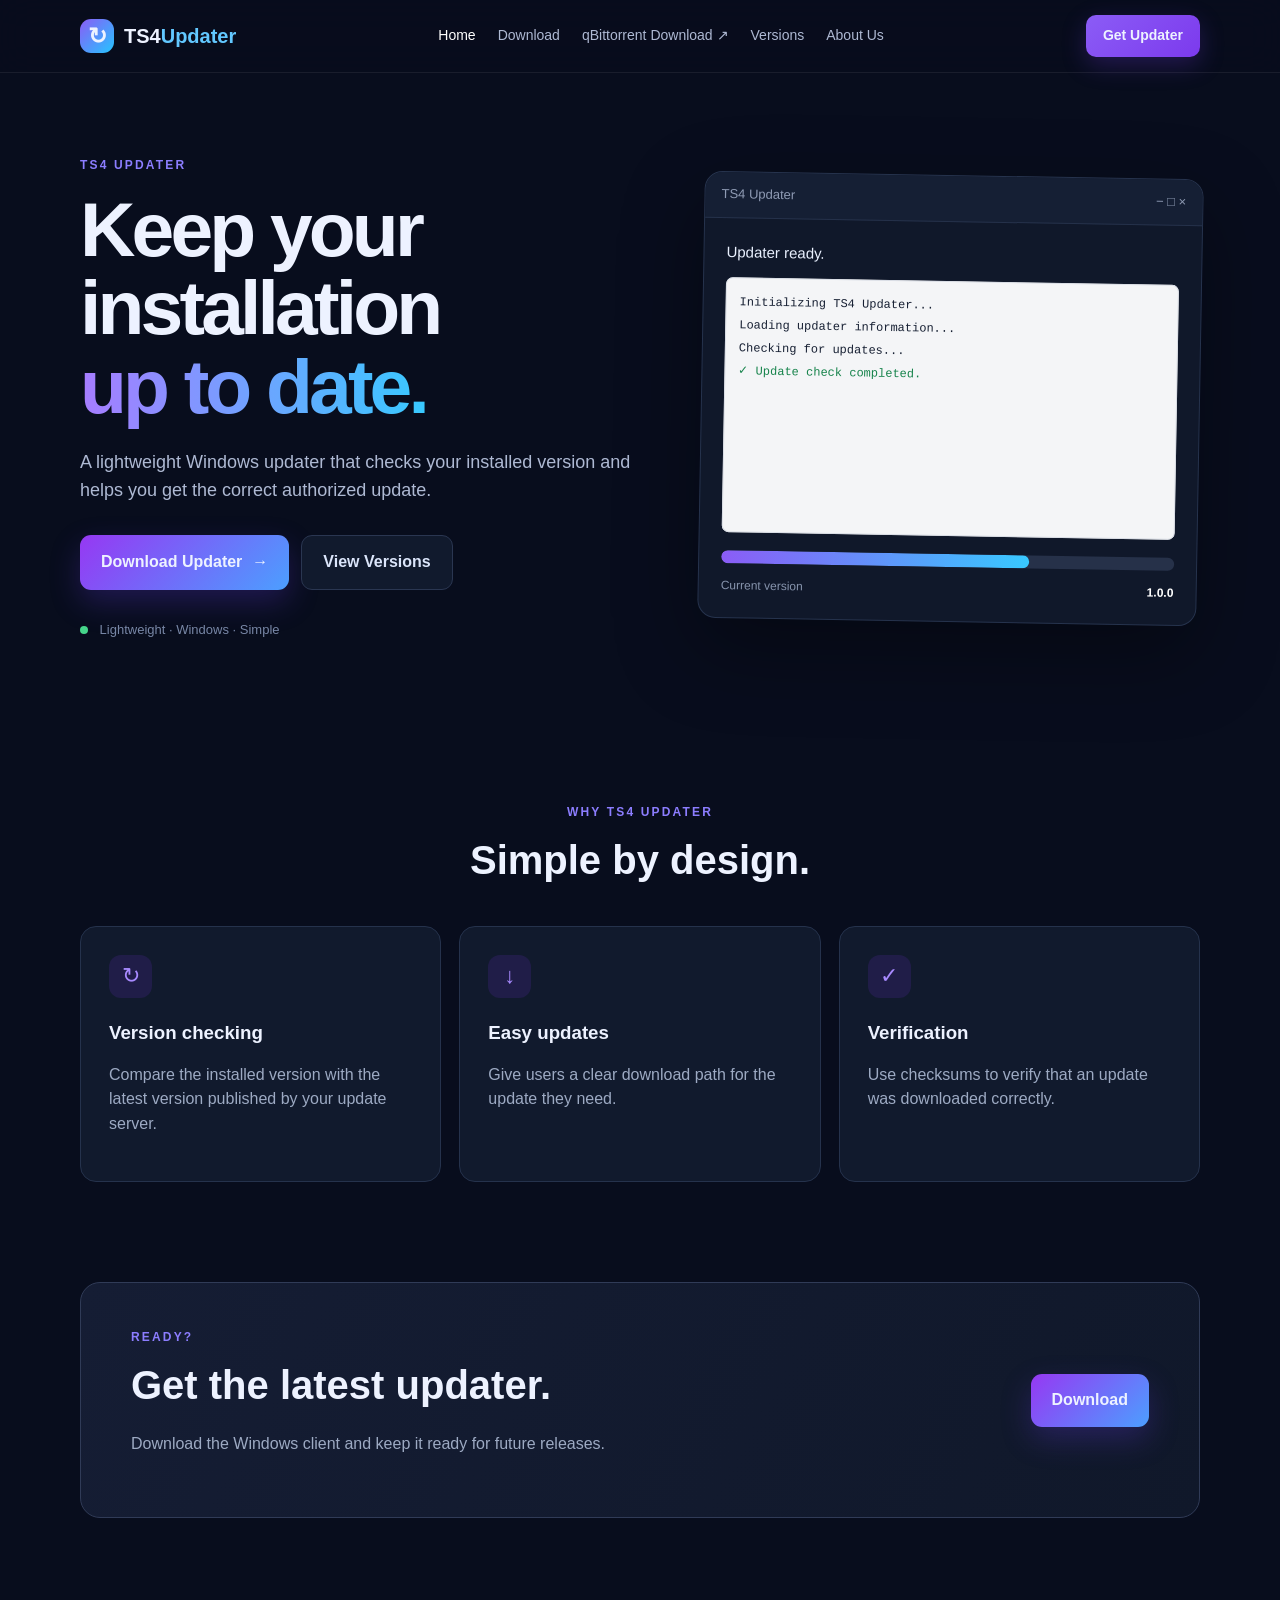
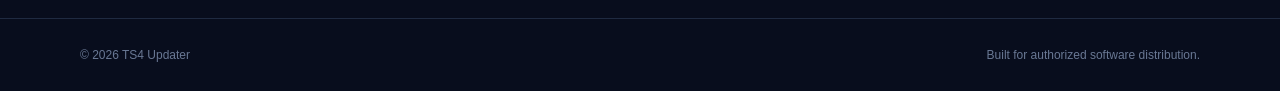
==== index.html @ 23c05ce2 "Initial website" ====
<!doctype html>
<html lang="en">
<head>
  <meta charset="utf-8">
  <meta name="viewport" content="width=device-width, initial-scale=1">
  <title>TS4 Updater — Home</title>
  <meta name="description" content="TS4 Updater official website.">
  <link rel="stylesheet" href="styles.css">
</head>
<body>
<header class="nav-wrap">
  <nav class="nav container">
    <a class="brand" href="index.html"><span class="brand-mark">↻</span><span>TS4<span>Updater</span></span></a>
    <div class="nav-links">
      <a class="active" href="index.html">Home</a>
      <a href="download.html">Download</a>
      <a href="https://www.qbittorrent.org/download" target="_blank" rel="noopener">qBittorrent Download ↗</a>
      <a href="versions.html">Versions</a>
      <a href="about.html">About Us</a>
    </div>
    <a class="nav-button" href="download.html">Get Updater</a>
  </nav>
</header>

<main>
  <section class="hero container">
    <div class="hero-copy">
      <div class="eyebrow">TS4 UPDATER</div>
      <h1>Keep your installation<br><span>up to date.</span></h1>
      <p>A lightweight Windows updater that checks your installed version and helps you get the correct authorized update.</p>
      <div class="hero-actions">
        <a class="button primary" href="download.html">Download Updater <span>→</span></a>
        <a class="button secondary" href="versions.html">View Versions</a>
      </div>
      <div class="mini-note"><span class="dot"></span> Lightweight · Windows · Simple</div>
    </div>
    <div class="hero-card">
      <div class="window-top"><span>TS4 Updater</span><span>− □ ×</span></div>
      <div class="window-body">
        <div class="window-status">Updater ready.</div>
        <div class="log">
          <div>Initializing TS4 Updater...</div>
          <div>Loading updater information...</div>
          <div>Checking for updates...</div>
          <div class="success">✓ Update check completed.</div>
        </div>
        <div class="progress"><span></span></div>
        <div class="version-line"><span>Current version</span><b>1.0.0</b></div>
      </div>
    </div>
  </section>

  <section class="features container">
    <div class="section-heading"><div class="eyebrow">WHY TS4 UPDATER</div><h2>Simple by design.</h2></div>
    <div class="feature-grid">
      <article class="feature"><div class="icon">↻</div><h3>Version checking</h3><p>Compare the installed version with the latest version published by your update server.</p></article>
      <article class="feature"><div class="icon">↓</div><h3>Easy updates</h3><p>Give users a clear download path for the update they need.</p></article>
      <article class="feature"><div class="icon">✓</div><h3>Verification</h3><p>Use checksums to verify that an update was downloaded correctly.</p></article>
    </div>
  </section>

  <section class="cta container">
    <div><div class="eyebrow">READY?</div><h2>Get the latest updater.</h2><p>Download the Windows client and keep it ready for future releases.</p></div>
    <a class="button primary" href="download.html">Download</a>
  </section>
</main>

<footer><div class="container footer"><span>© 2026 TS4 Updater</span><span>Built for authorized software distribution.</span></div></footer>
</body>
</html>
---- styles.css ----
*{box-sizing:border-box}html{scroll-behavior:smooth}body{margin:0;background:#080d1d;color:#edf2ff;font-family:Inter,Segoe UI,Arial,sans-serif;line-height:1.55}a{color:inherit;text-decoration:none}.container{width:min(1120px,calc(100% - 40px));margin:auto}.nav-wrap{position:sticky;top:0;z-index:10;background:rgba(8,13,29,.88);backdrop-filter:blur(18px);border-bottom:1px solid rgba(255,255,255,.07)}.nav{height:72px;display:flex;align-items:center;gap:28px}.brand{display:flex;align-items:center;gap:10px;font-weight:800;font-size:20px;white-space:nowrap}.brand>span:last-child>span{color:#62c8ff}.brand-mark{width:34px;height:34px;border-radius:11px;display:grid;place-items:center;background:linear-gradient(135deg,#8b5cf6,#25c5ff);font-size:23px;font-weight:900}.nav-links{display:flex;align-items:center;justify-content:center;gap:22px;flex:1;font-size:14px;color:#aeb9d3}.nav-links a:hover,.nav-links .active{color:#fff}.nav-button{padding:10px 17px;border-radius:10px;background:linear-gradient(135deg,#8b5cf6,#7c3aed);font-weight:700;font-size:14px;white-space:nowrap;box-shadow:0 8px 25px rgba(124,58,237,.25)}.hero{min-height:650px;display:grid;grid-template-columns:1.05fr .95fr;gap:70px;align-items:center}.eyebrow{font-size:12px;letter-spacing:.18em;color:#8c7dff;font-weight:800}.hero h1{font-size:clamp(48px,6vw,78px);line-height:1.02;margin:15px 0 24px;letter-spacing:-.05em}.hero h1 span{background:linear-gradient(90deg,#a77cff,#38c9ff);-webkit-background-clip:text;background-clip:text;color:transparent}.hero p{font-size:18px;color:#aeb9d3;max-width:600px}.hero-actions{display:flex;gap:12px;margin:30px 0}.button{display:inline-flex;align-items:center;justify-content:center;gap:10px;padding:14px 21px;border-radius:11px;font-weight:750}.primary{background:linear-gradient(135deg,#9638f3,#4c9fff);box-shadow:0 12px 30px rgba(104,58,237,.25)}.secondary{border:1px solid #2a3651;background:#111a2d;color:#dbe5fa}.mini-note{font-size:13px;color:#7887a6}.dot{display:inline-block;width:8px;height:8px;border-radius:50%;background:#46d58b;margin-right:8px}.hero-card{border:1px solid #26334d;border-radius:18px;background:#10182a;box-shadow:0 30px 80px rgba(0,0,0,.35);overflow:hidden;transform:rotate(1deg)}.window-top{height:46px;padding:0 16px;display:flex;align-items:center;justify-content:space-between;background:#151f34;color:#8f9bb4;font-size:13px;border-bottom:1px solid #25314a}.window-body{padding:22px}.window-status{color:#eaf1ff;font-size:15px;margin-bottom:14px}.log{height:255px;background:#f4f5f7;color:#172033;border-radius:7px;padding:14px;font-family:Consolas,monospace;font-size:12px;line-height:1.9;box-shadow:inset 0 0 0 1px #d9dde5}.log .success{color:#16834b}.progress{height:13px;border-radius:99px;background:#263149;margin-top:18px;overflow:hidden}.progress span{display:block;width:68%;height:100%;background:linear-gradient(90deg,#8b5cf6,#38c9ff);border-radius:99px}.version-line{display:flex;justify-content:space-between;color:#8794ad;font-size:12px;margin-top:13px}.version-line b{color:#fff}.features{padding:80px 0}.section-heading{text-align:center;margin-bottom:35px}.section-heading h2,.cta h2{font-size:40px;margin:7px 0}.feature-grid{display:grid;grid-template-columns:repeat(3,1fr);gap:18px}.feature{padding:28px;border:1px solid #25324c;border-radius:16px;background:#111a2d}.icon{width:43px;height:43px;border-radius:12px;display:grid;place-items:center;background:#201d48;color:#a88aff;font-size:22px}.feature h3{margin:20px 0 7px}.feature p,.about-card p{color:#9daac3}.cta{margin:20px auto 100px;padding:45px 50px;border-radius:20px;border:1px solid #303b57;background:linear-gradient(120deg,#151d34,#10182a);display:flex;justify-content:space-between;align-items:center}.cta p{color:#9daac3}.page{padding:90px 0 120px;min-height:calc(100vh - 145px)}.page-heading{text-align:center;max-width:760px;margin:0 auto 45px}.page-heading h1{font-size:58px;line-height:1.05;margin:10px 0 15px}.page-heading p{color:#9daac3;font-size:17px}.download-card{display:flex;align-items:center;gap:25px;padding:28px;border:1px solid #293650;background:#111a2d;border-radius:18px}.download-icon{width:62px;height:62px;border-radius:16px;background:#251b4b;color:#a88aff;display:grid;place-items:center;font-size:30px}.download-info{flex:1}.download-info h2{margin:5px 0}.download-info p{margin:0;color:#8997b1}.badge{display:inline-block;font-size:10px;letter-spacing:.14em;font-weight:800;color:#70d4ff}.info-grid{display:grid;grid-template-columns:repeat(3,1fr);gap:15px;margin-top:18px}.info-box{padding:20px;border:1px solid #293650;border-radius:14px;background:#0f1729}.info-box b,.info-box span{display:block}.info-box span{color:#8f9bb4;margin-top:4px}.notice{margin-top:20px;padding:18px;border-left:3px solid #8b5cf6;background:#111a2d;color:#9daac3;border-radius:7px}.versions-list{display:grid;gap:14px}.version{display:flex;align-items:center;gap:20px;padding:22px 25px;border:1px solid #293650;background:#111a2d;border-radius:15px}.version-number{font-size:20px;font-weight:800;min-width:150px}.version-meta{flex:1;color:#8997b1}.version-tag{font-size:11px;color:#70d4ff;letter-spacing:.12em}.about-card{padding:30px;border:1px solid #293650;background:#111a2d;border-radius:17px;margin-bottom:18px}.about-card h2{margin-top:0}.about-points{display:grid;grid-template-columns:repeat(3,1fr);gap:15px}.about-points div{padding:18px;border-radius:12px;background:#0d1526}.about-points b,.about-points span{display:block}.about-points span{color:#8997b1;margin-top:5px}code{background:#141e32;padding:3px 7px;border-radius:6px;color:#8fdcff}footer{border-top:1px solid #1f2a41}.footer{height:72px;display:flex;justify-content:space-between;align-items:center;color:#697894;font-size:12px}@media(max-width:900px){.nav-links{display:none}.hero{grid-template-columns:1fr;gap:35px;padding:70px 0}.feature-grid,.info-grid,.about-points{grid-template-columns:1fr}.cta{gap:25px;align-items:flex-start;flex-direction:column}.download-card{flex-wrap:wrap}.page-heading h1{font-size:45px}}
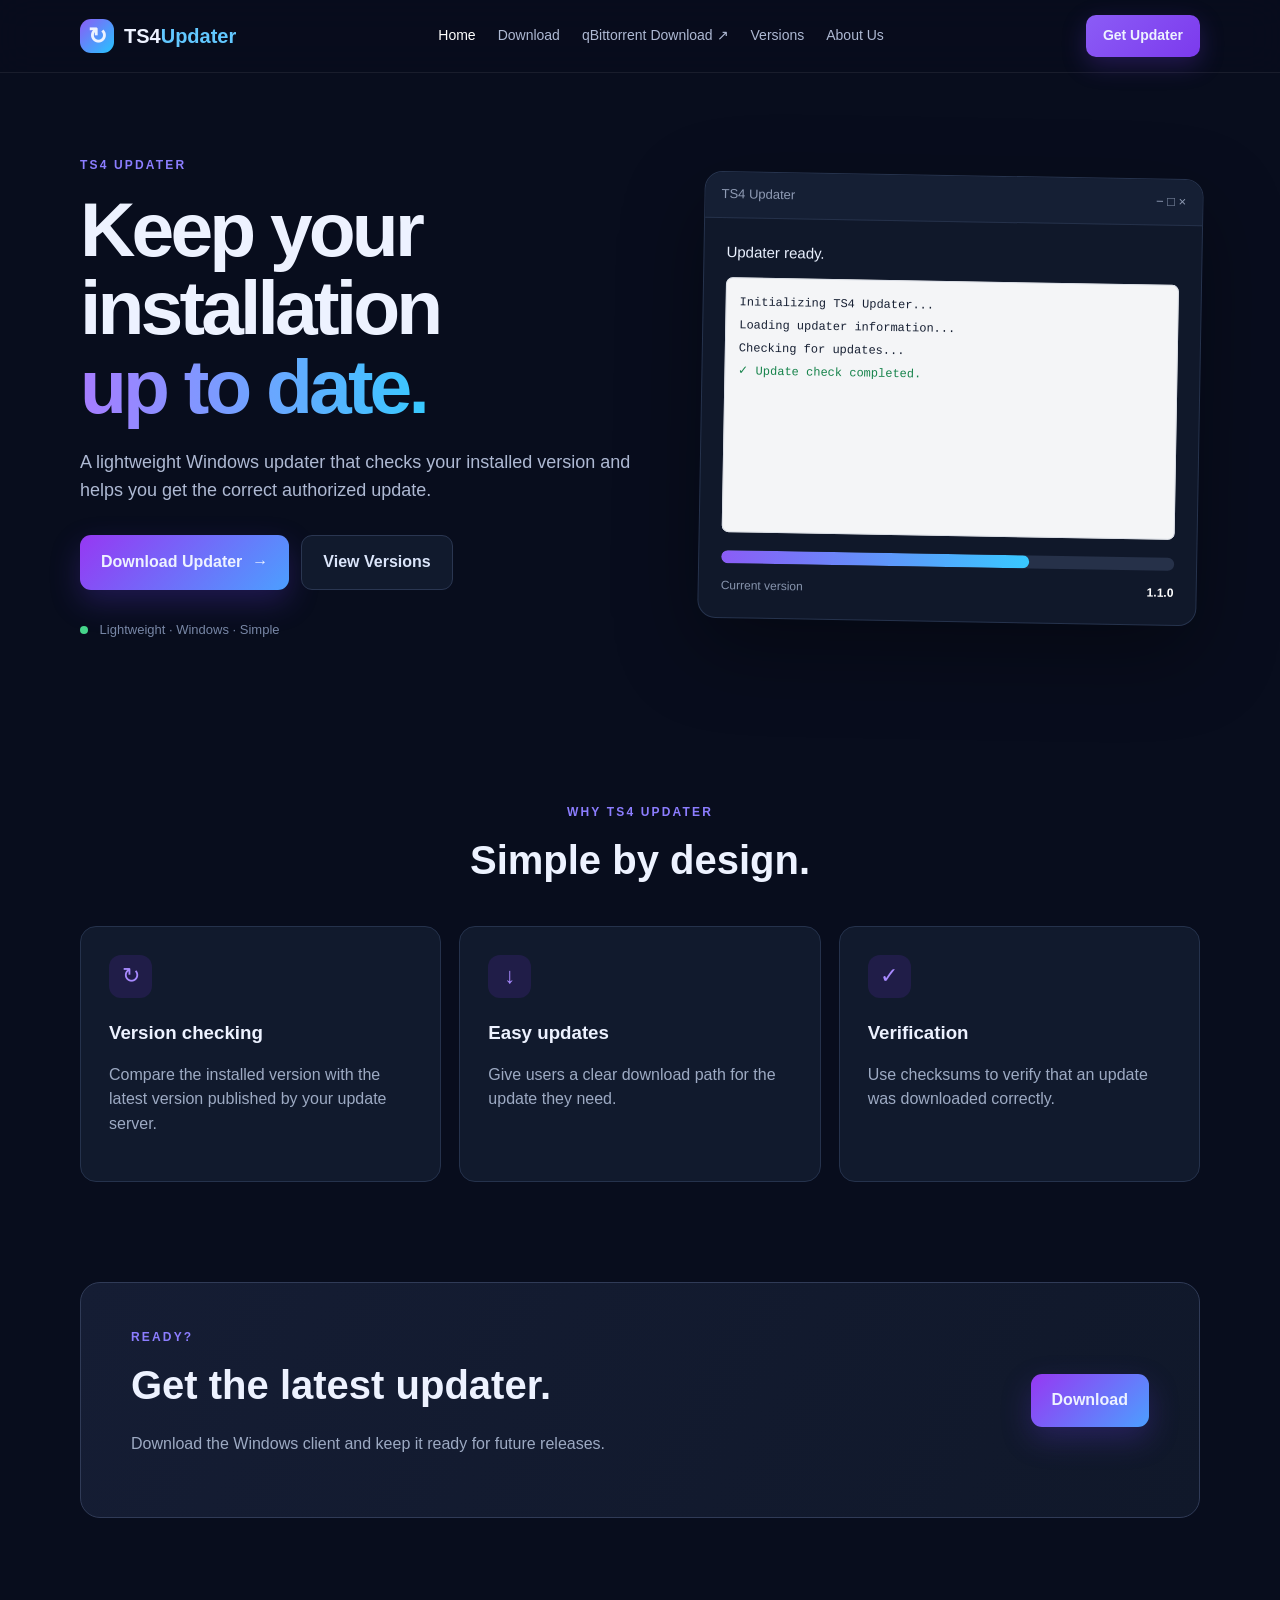
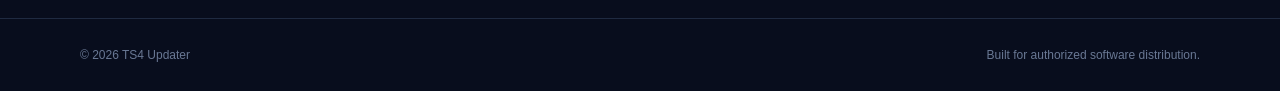
==== commit d3b4cd64: "modifie versions" ====
--- a/index.html
+++ b/index.html
@@ -45,7 +45,7 @@
           <div class="success">✓ Update check completed.</div>
         </div>
         <div class="progress"><span></span></div>
-        <div class="version-line"><span>Current version</span><b>1.0.0</b></div>
+        <div class="version-line"><span>Current version</span><b>1.1.0</b></div>
       </div>
     </div>
   </section>
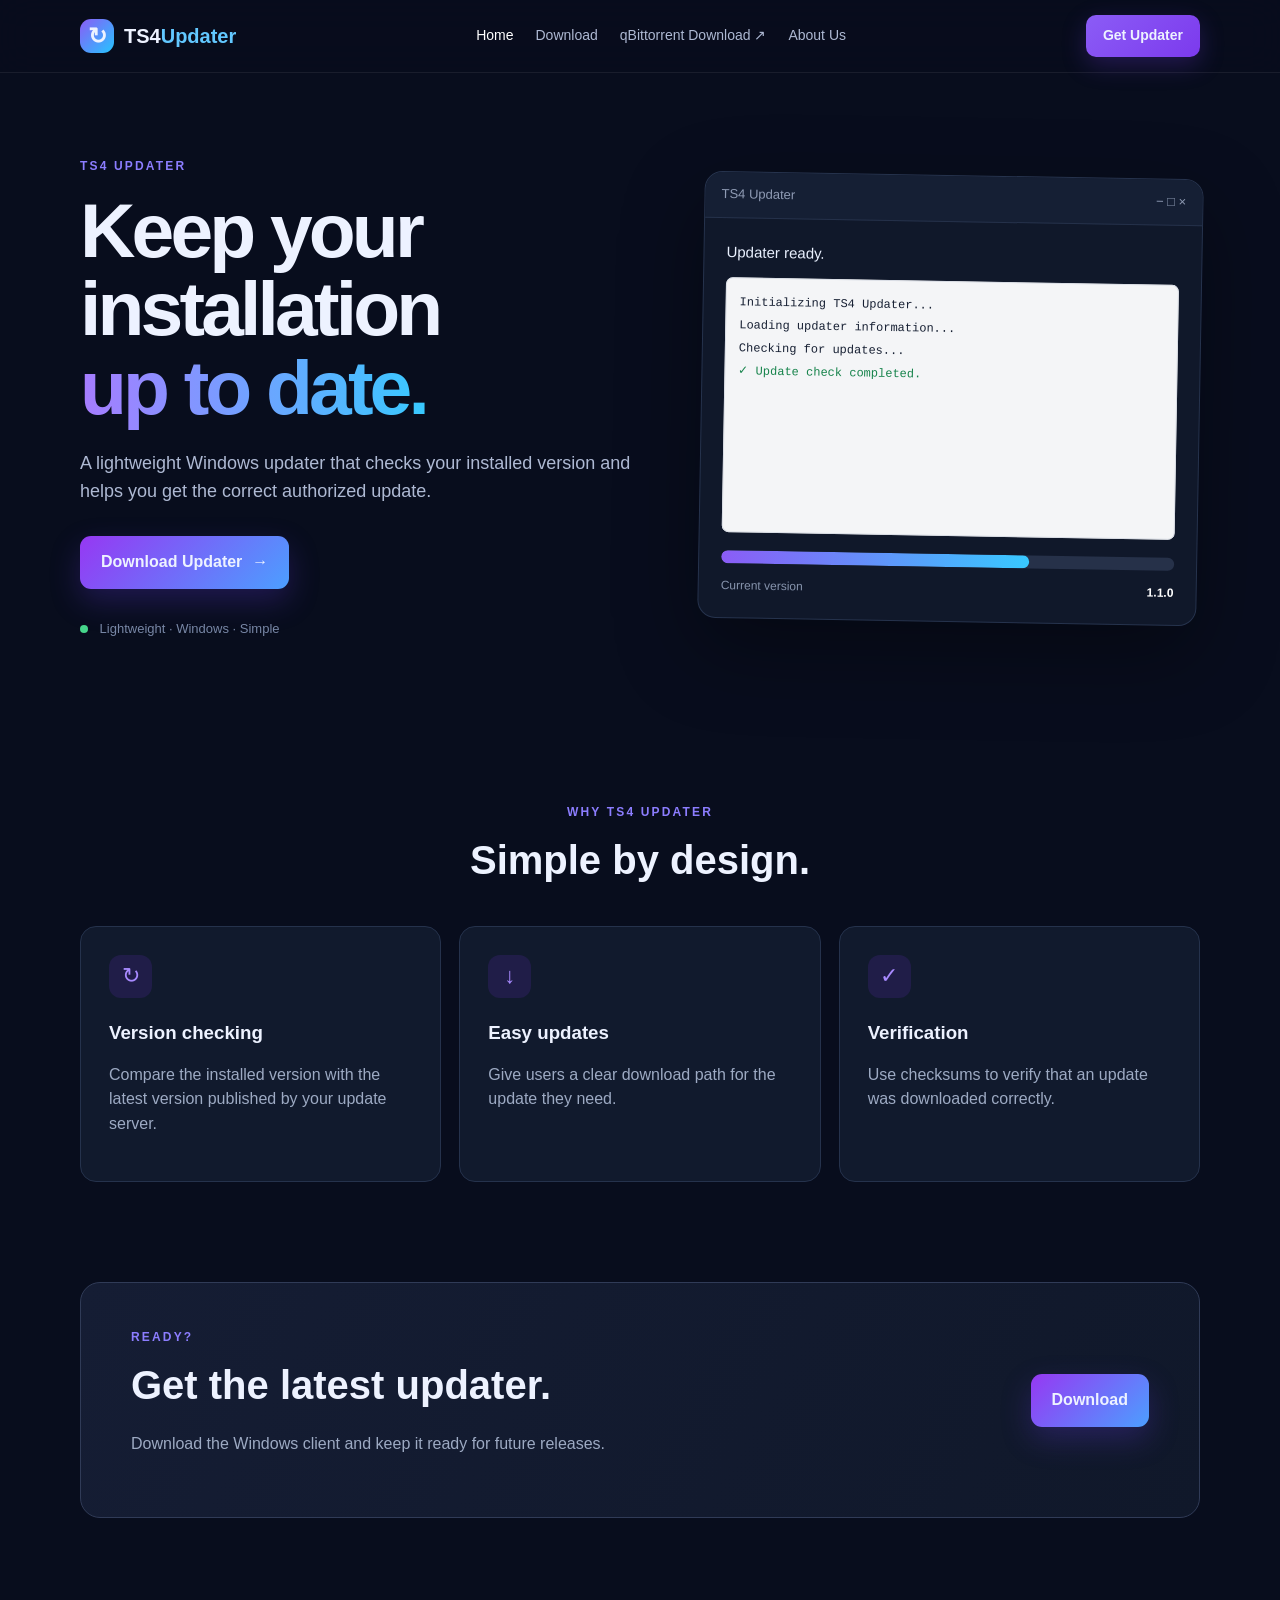
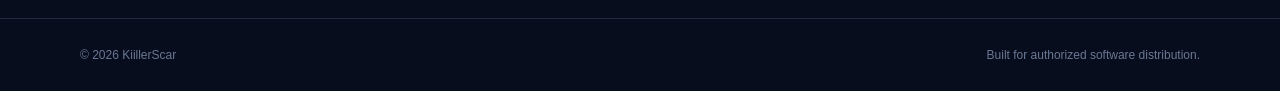
==== commit 4f7a0a85: "website update" ====
--- a/index.html
+++ b/index.html
@@ -15,7 +15,6 @@
       <a class="active" href="index.html">Home</a>
       <a href="download.html">Download</a>
       <a href="https://www.qbittorrent.org/download" target="_blank" rel="noopener">qBittorrent Download ↗</a>
-      <a href="versions.html">Versions</a>
       <a href="about.html">About Us</a>
     </div>
     <a class="nav-button" href="download.html">Get Updater</a>
@@ -30,7 +29,6 @@
       <p>A lightweight Windows updater that checks your installed version and helps you get the correct authorized update.</p>
       <div class="hero-actions">
         <a class="button primary" href="download.html">Download Updater <span>→</span></a>
-        <a class="button secondary" href="versions.html">View Versions</a>
       </div>
       <div class="mini-note"><span class="dot"></span> Lightweight · Windows · Simple</div>
     </div>
@@ -65,6 +63,6 @@
   </section>
 </main>
 
-<footer><div class="container footer"><span>© 2026 TS4 Updater</span><span>Built for authorized software distribution.</span></div></footer>
+<footer><div class="container footer"><span>© 2026 KiillerScar</span><span>Built for authorized software distribution.</span></div></footer>
 </body>
 </html>
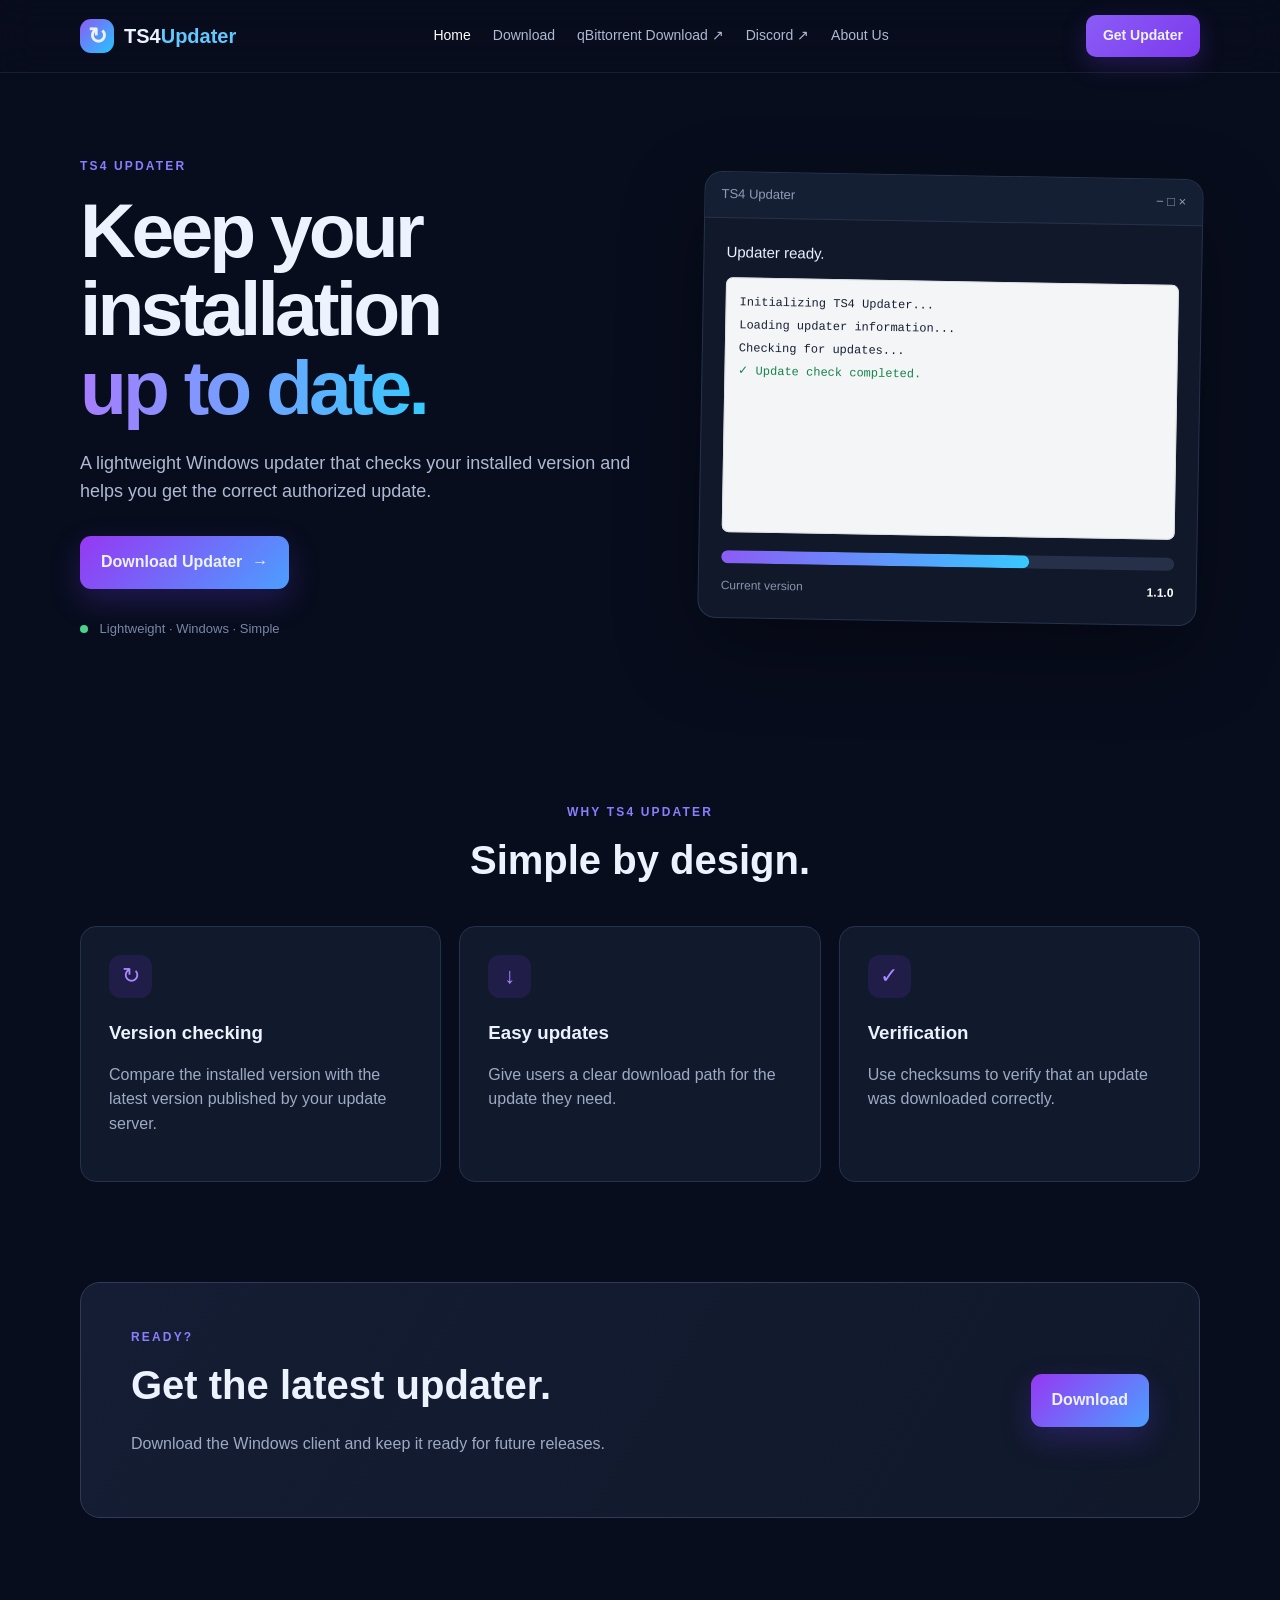
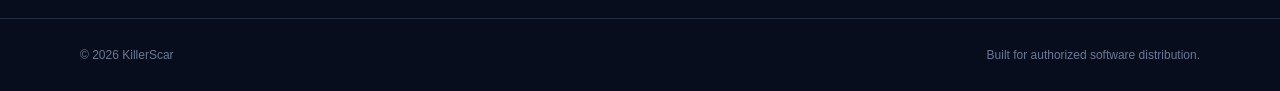
==== commit 4d048331: "new update" ====
--- a/index.html
+++ b/index.html
@@ -7,62 +7,261 @@
   <meta name="description" content="TS4 Updater official website.">
   <link rel="stylesheet" href="styles.css">
 </head>
+
 <body>
+
 <header class="nav-wrap">
   <nav class="nav container">
-    <a class="brand" href="index.html"><span class="brand-mark">↻</span><span>TS4<span>Updater</span></span></a>
+
+    <a class="brand" href="index.html">
+      <span class="brand-mark">↻</span>
+      <span>TS4<span>Updater</span></span>
+    </a>
+
     <div class="nav-links">
-      <a class="active" href="index.html">Home</a>
-      <a href="download.html">Download</a>
-      <a href="https://www.qbittorrent.org/download" target="_blank" rel="noopener">qBittorrent Download ↗</a>
-      <a href="about.html">About Us</a>
-    </div>
-    <a class="nav-button" href="download.html">Get Updater</a>
+
+      <a class="active" href="index.html">
+        Home
+      </a>
+
+      <a href="download.html">
+        Download
+      </a>
+
+      <a
+        href="https://www.qbittorrent.org/download"
+        target="_blank"
+        rel="noopener">
+        qBittorrent Download ↗
+      </a>
+
+      <a
+        href="https://discord.gg/ZQXSDVABm7"
+        target="_blank"
+        rel="noopener">
+        Discord ↗
+      </a>
+
+      <a href="about.html">
+        About Us
+      </a>
+
+    </div>
+
+    <a class="nav-button" href="download.html">
+      Get Updater
+    </a>
+
   </nav>
 </header>
 
+
 <main>
+
+  <!-- HERO -->
   <section class="hero container">
+
     <div class="hero-copy">
-      <div class="eyebrow">TS4 UPDATER</div>
-      <h1>Keep your installation<br><span>up to date.</span></h1>
-      <p>A lightweight Windows updater that checks your installed version and helps you get the correct authorized update.</p>
+
+      <div class="eyebrow">
+        TS4 UPDATER
+      </div>
+
+      <h1>
+        Keep your installation
+        <br>
+        <span>up to date.</span>
+      </h1>
+
+      <p>
+        A lightweight Windows updater that checks your installed version
+        and helps you get the correct authorized update.
+      </p>
+
       <div class="hero-actions">
-        <a class="button primary" href="download.html">Download Updater <span>→</span></a>
-      </div>
-      <div class="mini-note"><span class="dot"></span> Lightweight · Windows · Simple</div>
-    </div>
+
+        <a class="button primary" href="download.html">
+          Download Updater
+          <span>→</span>
+        </a>
+
+      </div>
+
+      <div class="mini-note">
+        <span class="dot"></span>
+        Lightweight · Windows · Simple
+      </div>
+
+    </div>
+
+
     <div class="hero-card">
-      <div class="window-top"><span>TS4 Updater</span><span>− □ ×</span></div>
+
+      <div class="window-top">
+        <span>TS4 Updater</span>
+        <span>− □ ×</span>
+      </div>
+
       <div class="window-body">
-        <div class="window-status">Updater ready.</div>
+
+        <div class="window-status">
+          Updater ready.
+        </div>
+
         <div class="log">
-          <div>Initializing TS4 Updater...</div>
-          <div>Loading updater information...</div>
-          <div>Checking for updates...</div>
-          <div class="success">✓ Update check completed.</div>
-        </div>
-        <div class="progress"><span></span></div>
-        <div class="version-line"><span>Current version</span><b>1.1.0</b></div>
-      </div>
-    </div>
+
+          <div>
+            Initializing TS4 Updater...
+          </div>
+
+          <div>
+            Loading updater information...
+          </div>
+
+          <div>
+            Checking for updates...
+          </div>
+
+          <div class="success">
+            ✓ Update check completed.
+          </div>
+
+        </div>
+
+        <div class="progress">
+          <span></span>
+        </div>
+
+        <div class="version-line">
+          <span>Current version</span>
+          <b>1.1.0</b>
+        </div>
+
+      </div>
+
+    </div>
+
   </section>
 
+
+  <!-- FEATURES -->
   <section class="features container">
-    <div class="section-heading"><div class="eyebrow">WHY TS4 UPDATER</div><h2>Simple by design.</h2></div>
+
+    <div class="section-heading">
+
+      <div class="eyebrow">
+        WHY TS4 UPDATER
+      </div>
+
+      <h2>
+        Simple by design.
+      </h2>
+
+    </div>
+
+
     <div class="feature-grid">
-      <article class="feature"><div class="icon">↻</div><h3>Version checking</h3><p>Compare the installed version with the latest version published by your update server.</p></article>
-      <article class="feature"><div class="icon">↓</div><h3>Easy updates</h3><p>Give users a clear download path for the update they need.</p></article>
-      <article class="feature"><div class="icon">✓</div><h3>Verification</h3><p>Use checksums to verify that an update was downloaded correctly.</p></article>
-    </div>
+
+      <article class="feature">
+
+        <div class="icon">
+          ↻
+        </div>
+
+        <h3>
+          Version checking
+        </h3>
+
+        <p>
+          Compare the installed version with the latest version
+          published by your update server.
+        </p>
+
+      </article>
+
+
+      <article class="feature">
+
+        <div class="icon">
+          ↓
+        </div>
+
+        <h3>
+          Easy updates
+        </h3>
+
+        <p>
+          Give users a clear download path for the update they need.
+        </p>
+
+      </article>
+
+
+      <article class="feature">
+
+        <div class="icon">
+          ✓
+        </div>
+
+        <h3>
+          Verification
+        </h3>
+
+        <p>
+          Use checksums to verify that an update was downloaded correctly.
+        </p>
+
+      </article>
+
+    </div>
+
   </section>
 
+
+  <!-- CTA -->
   <section class="cta container">
-    <div><div class="eyebrow">READY?</div><h2>Get the latest updater.</h2><p>Download the Windows client and keep it ready for future releases.</p></div>
-    <a class="button primary" href="download.html">Download</a>
+
+    <div>
+
+      <div class="eyebrow">
+        READY?
+      </div>
+
+      <h2>
+        Get the latest updater.
+      </h2>
+
+      <p>
+        Download the Windows client and keep it ready for future releases.
+      </p>
+
+    </div>
+
+    <a class="button primary" href="download.html">
+      Download
+    </a>
+
   </section>
+
 </main>
 
-<footer><div class="container footer"><span>© 2026 KiillerScar</span><span>Built for authorized software distribution.</span></div></footer>
+
+<!-- FOOTER -->
+<footer>
+
+  <div class="container footer">
+
+    <span>
+      © 2026 KillerScar
+    </span>
+
+    <span>
+      Built for authorized software distribution.
+    </span>
+
+  </div>
+
+</footer>
+
 </body>
-</html>
+</html>
